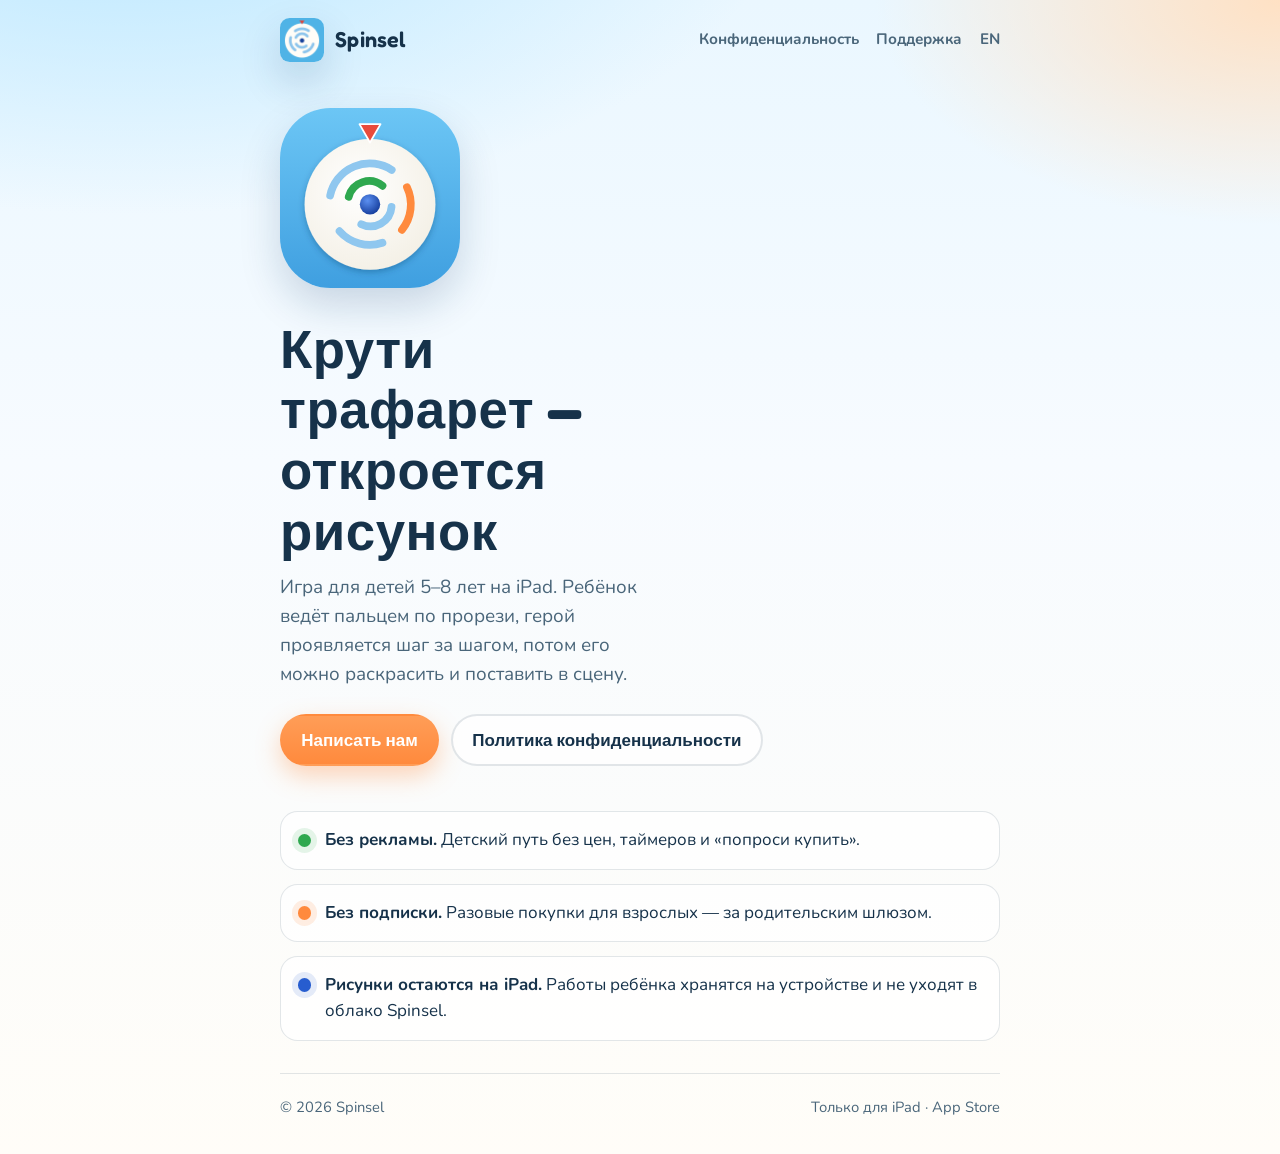
==== index.html @ d723d393 "Publish Spinsel brand site for App Store privacy and support pages." ====
<!DOCTYPE html>
<html lang="ru">
<head>
  <meta charset="utf-8">
  <meta name="viewport" content="width=device-width, initial-scale=1">
  <title>Spinsel — рисуй и угадывай</title>
  <meta name="description" content="Детская игра для iPad: крути круглый трафарет, рисуй героя, раскрась и поставь в сцену. Без рекламы и без подписки.">
  <link rel="icon" href="icon-180.png" type="image/png">
  <link rel="preconnect" href="https://fonts.googleapis.com">
  <link rel="preconnect" href="https://fonts.gstatic.com" crossorigin>
  <link href="https://fonts.googleapis.com/css2?family=Fredoka:wght@500;600;700&family=Nunito:wght@500;700;800&display=swap" rel="stylesheet">
  <link rel="stylesheet" href="styles.css">
</head>
<body>
  <div class="wrap">
    <header class="top">
      <a class="brand" href="./">
        <img src="icon-180.png" width="44" height="44" alt="">
        Spinsel
      </a>
      <nav class="nav" aria-label="Разделы">
        <a href="privacy/">Конфиденциальность</a>
        <a href="support/">Поддержка</a>
        <a class="lang" href="en/">EN</a>
      </nav>
    </header>

    <main>
      <section class="hero">
        <img class="hero-mark" src="icon.svg" width="180" height="180" alt="Иконка Spinsel: круглый трафарет">
        <h1>Крути трафарет — откроется рисунок</h1>
        <p class="lede">Игра для детей 5–8 лет на iPad. Ребёнок ведёт пальцем по прорези, герой проявляется шаг за шагом, потом его можно раскрасить и поставить в сцену.</p>
        <div class="cta-row">
          <a class="btn btn-primary" href="support/">Написать нам</a>
          <a class="btn btn-ghost" href="privacy/">Политика конфиденциальности</a>
        </div>
      </section>

      <ul class="points">
        <li>
          <span class="dot" aria-hidden="true"></span>
          <div><strong>Без рекламы.</strong> Детский путь без цен, таймеров и «попроси купить».</div>
        </li>
        <li>
          <span class="dot orange" aria-hidden="true"></span>
          <div><strong>Без подписки.</strong> Разовые покупки для взрослых — за родительским шлюзом.</div>
        </li>
        <li>
          <span class="dot blue" aria-hidden="true"></span>
          <div><strong>Рисунки остаются на iPad.</strong> Работы ребёнка хранятся на устройстве и не уходят в облако Spinsel.</div>
        </li>
      </ul>
    </main>

    <footer class="foot">
      <div class="foot-row">
        <span>© 2026 Spinsel</span>
        <span>Только для iPad · App Store</span>
      </div>
    </footer>
  </div>
</body>
</html>
---- styles.css ----
:root {
  --sky-0: #7fd0f8;
  --sky-1: #3f9fe0;
  --ink: #16324a;
  --muted: #4a667a;
  --paper: #fffdf8;
  --disk: #ffffff;
  --accent: #ff8a3d;
  --leaf: #2fa84f;
  --pin: #275dcf;
  --line: rgba(22, 50, 74, 0.12);
  --shadow: 0 18px 40px rgba(11, 58, 102, 0.18);
  --max: 720px;
  --font-display: "Fredoka", "Trebuchet MS", sans-serif;
  --font-body: "Nunito", "Segoe UI", sans-serif;
}

* { box-sizing: border-box; }
html { scroll-behavior: smooth; }
body {
  margin: 0;
  color: var(--ink);
  font-family: var(--font-body);
  font-size: 1.0625rem;
  line-height: 1.55;
  background:
    radial-gradient(1200px 600px at 10% -10%, #b9e7ff 0%, transparent 55%),
    radial-gradient(900px 500px at 100% 0%, #ffe1c4 0%, transparent 45%),
    linear-gradient(180deg, #eaf7ff 0%, #f7fbff 40%, #fffdf8 100%);
  min-height: 100vh;
}

a { color: var(--pin); text-underline-offset: 0.18em; }
a:hover { color: var(--accent); }

.wrap {
  width: min(100% - 2rem, var(--max));
  margin-inline: auto;
}

.top {
  display: flex;
  align-items: center;
  justify-content: space-between;
  gap: 1rem;
  padding: 1.1rem 0 0.5rem;
}

.brand {
  display: inline-flex;
  align-items: center;
  gap: 0.7rem;
  text-decoration: none;
  color: inherit;
  font-family: var(--font-display);
  font-weight: 600;
  font-size: 1.35rem;
  letter-spacing: 0.01em;
}

.brand img {
  width: 44px;
  height: 44px;
  border-radius: 22%;
  box-shadow: var(--shadow);
}

.nav {
  display: flex;
  flex-wrap: wrap;
  gap: 0.85rem 1.1rem;
  font-size: 0.95rem;
}

.nav a { text-decoration: none; color: var(--muted); font-weight: 700; }
.nav a:hover, .nav a[aria-current="page"] { color: var(--ink); }

.hero {
  padding: 2.4rem 0 2.8rem;
  text-align: left;
}

.hero-mark {
  width: min(180px, 42vw);
  height: auto;
  border-radius: 28%;
  box-shadow: var(--shadow);
  margin-bottom: 1.4rem;
  animation: float 5.5s ease-in-out infinite;
}

@keyframes float {
  0%, 100% { transform: translateY(0) rotate(-2deg); }
  50% { transform: translateY(-10px) rotate(2deg); }
}

h1, h2, h3 {
  font-family: var(--font-display);
  line-height: 1.15;
  margin: 0 0 0.7rem;
  letter-spacing: 0.01em;
}

h1 { font-size: clamp(2.2rem, 6vw, 3.3rem); max-width: 14ch; }
h2 { font-size: 1.55rem; margin-top: 2rem; }
h3 { font-size: 1.15rem; margin-top: 1.4rem; }

.lede {
  font-size: 1.18rem;
  color: var(--muted);
  max-width: 34ch;
  margin: 0 0 1.5rem;
}

.cta-row {
  display: flex;
  flex-wrap: wrap;
  gap: 0.75rem;
}

.btn {
  display: inline-flex;
  align-items: center;
  justify-content: center;
  gap: 0.4rem;
  min-height: 2.75rem;
  padding: 0.7rem 1.2rem;
  border-radius: 999px;
  text-decoration: none;
  font-weight: 800;
  font-family: var(--font-display);
  border: 2px solid transparent;
  transition: transform 0.15s ease, box-shadow 0.15s ease;
}

.btn:hover { transform: translateY(-1px); }
.btn-primary {
  background: linear-gradient(180deg, #ff9d57, var(--accent));
  color: #fff;
  box-shadow: 0 10px 24px rgba(255, 138, 61, 0.35);
}
.btn-ghost {
  background: rgba(255, 255, 255, 0.7);
  color: var(--ink);
  border-color: var(--line);
}

.panel {
  background: color-mix(in srgb, var(--paper) 92%, white);
  border: 1px solid var(--line);
  border-radius: 1.4rem;
  padding: 1.25rem 1.35rem;
  box-shadow: 0 10px 30px rgba(22, 50, 74, 0.06);
  margin: 1rem 0 1.6rem;
}

.panel strong { color: var(--ink); }
.panel p:first-child { margin-top: 0; }
.panel p:last-child { margin-bottom: 0; }

.points {
  list-style: none;
  padding: 0;
  margin: 0 0 2rem;
  display: grid;
  gap: 0.85rem;
}

.points li {
  display: grid;
  grid-template-columns: auto 1fr;
  gap: 0.85rem;
  align-items: start;
  padding: 0.95rem 1.05rem;
  border-radius: 1.1rem;
  background: rgba(255, 255, 255, 0.72);
  border: 1px solid var(--line);
}

.dot {
  width: 0.85rem;
  height: 0.85rem;
  margin-top: 0.4rem;
  border-radius: 50%;
  background: var(--leaf);
  box-shadow: 0 0 0 6px rgba(47, 168, 79, 0.12);
}
.dot.orange { background: var(--accent); box-shadow: 0 0 0 6px rgba(255, 138, 61, 0.14); }
.dot.blue { background: var(--pin); box-shadow: 0 0 0 6px rgba(39, 93, 207, 0.12); }

.page { padding: 1.4rem 0 3rem; }
.page .lede { max-width: 48ch; }
.meta {
  color: var(--muted);
  font-size: 0.92rem;
  margin-bottom: 1.4rem;
}

.legal p, .legal li { color: var(--ink); }
.legal ul { padding-left: 1.2rem; }
.legal li { margin: 0.35rem 0; }

.foot {
  border-top: 1px solid var(--line);
  padding: 1.4rem 0 2.2rem;
  color: var(--muted);
  font-size: 0.92rem;
}

.foot-row {
  display: flex;
  flex-wrap: wrap;
  gap: 0.75rem 1.25rem;
  justify-content: space-between;
  align-items: center;
}

.lang { font-weight: 800; }

@media (max-width: 560px) {
  .top { align-items: flex-start; flex-direction: column; }
  h1 { max-width: none; }
}
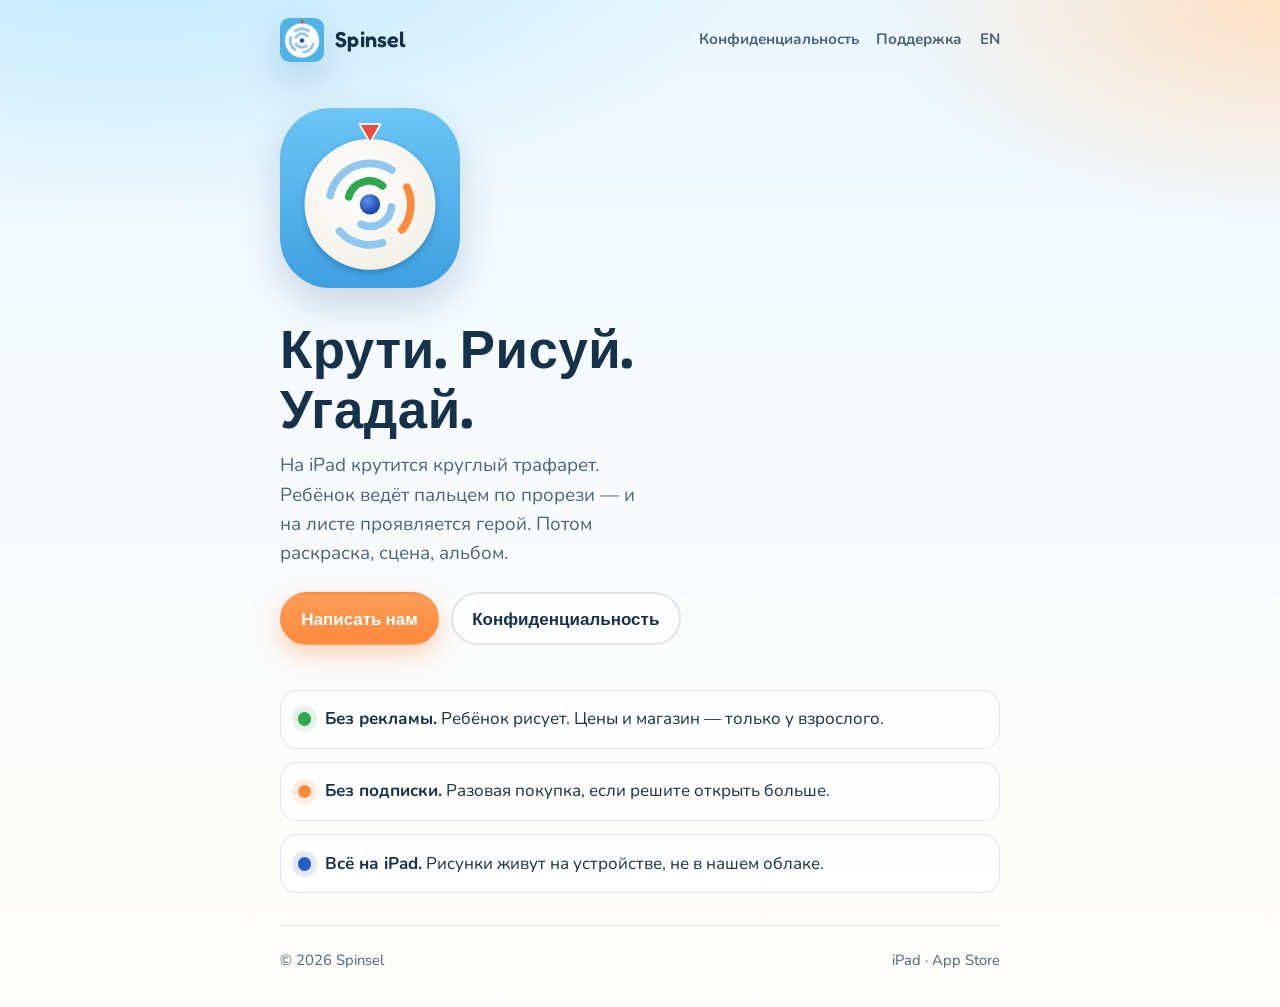
==== commit 509eb4bd: "Tighten site copy to a short content-maker voice." ====
--- a/index.html
+++ b/index.html
@@ -4,7 +4,7 @@
   <meta charset="utf-8">
   <meta name="viewport" content="width=device-width, initial-scale=1">
   <title>Spinsel — рисуй и угадывай</title>
-  <meta name="description" content="Детская игра для iPad: крути круглый трафарет, рисуй героя, раскрась и поставь в сцену. Без рекламы и без подписки.">
+  <meta name="description" content="Крути трафарет на iPad — и появляется герой. Для детей 5–8 лет. Без рекламы и без подписки.">
   <link rel="icon" href="icon-180.png" type="image/png">
   <link rel="preconnect" href="https://fonts.googleapis.com">
   <link rel="preconnect" href="https://fonts.gstatic.com" crossorigin>
@@ -28,26 +28,26 @@
     <main>
       <section class="hero">
         <img class="hero-mark" src="icon.svg" width="180" height="180" alt="Иконка Spinsel: круглый трафарет">
-        <h1>Крути трафарет — откроется рисунок</h1>
-        <p class="lede">Игра для детей 5–8 лет на iPad. Ребёнок ведёт пальцем по прорези, герой проявляется шаг за шагом, потом его можно раскрасить и поставить в сцену.</p>
+        <h1>Крути. Рисуй. Угадай.</h1>
+        <p class="lede">На iPad крутится круглый трафарет. Ребёнок ведёт пальцем по прорези — и на листе проявляется герой. Потом раскраска, сцена, альбом.</p>
         <div class="cta-row">
           <a class="btn btn-primary" href="support/">Написать нам</a>
-          <a class="btn btn-ghost" href="privacy/">Политика конфиденциальности</a>
+          <a class="btn btn-ghost" href="privacy/">Конфиденциальность</a>
         </div>
       </section>
 
       <ul class="points">
         <li>
           <span class="dot" aria-hidden="true"></span>
-          <div><strong>Без рекламы.</strong> Детский путь без цен, таймеров и «попроси купить».</div>
+          <div><strong>Без рекламы.</strong> Ребёнок рисует. Цены и магазин — только у взрослого.</div>
         </li>
         <li>
           <span class="dot orange" aria-hidden="true"></span>
-          <div><strong>Без подписки.</strong> Разовые покупки для взрослых — за родительским шлюзом.</div>
+          <div><strong>Без подписки.</strong> Разовая покупка, если решите открыть больше.</div>
         </li>
         <li>
           <span class="dot blue" aria-hidden="true"></span>
-          <div><strong>Рисунки остаются на iPad.</strong> Работы ребёнка хранятся на устройстве и не уходят в облако Spinsel.</div>
+          <div><strong>Всё на iPad.</strong> Рисунки живут на устройстве, не в нашем облаке.</div>
         </li>
       </ul>
     </main>
@@ -55,7 +55,7 @@
     <footer class="foot">
       <div class="foot-row">
         <span>© 2026 Spinsel</span>
-        <span>Только для iPad · App Store</span>
+        <span>iPad · App Store</span>
       </div>
     </footer>
   </div>
